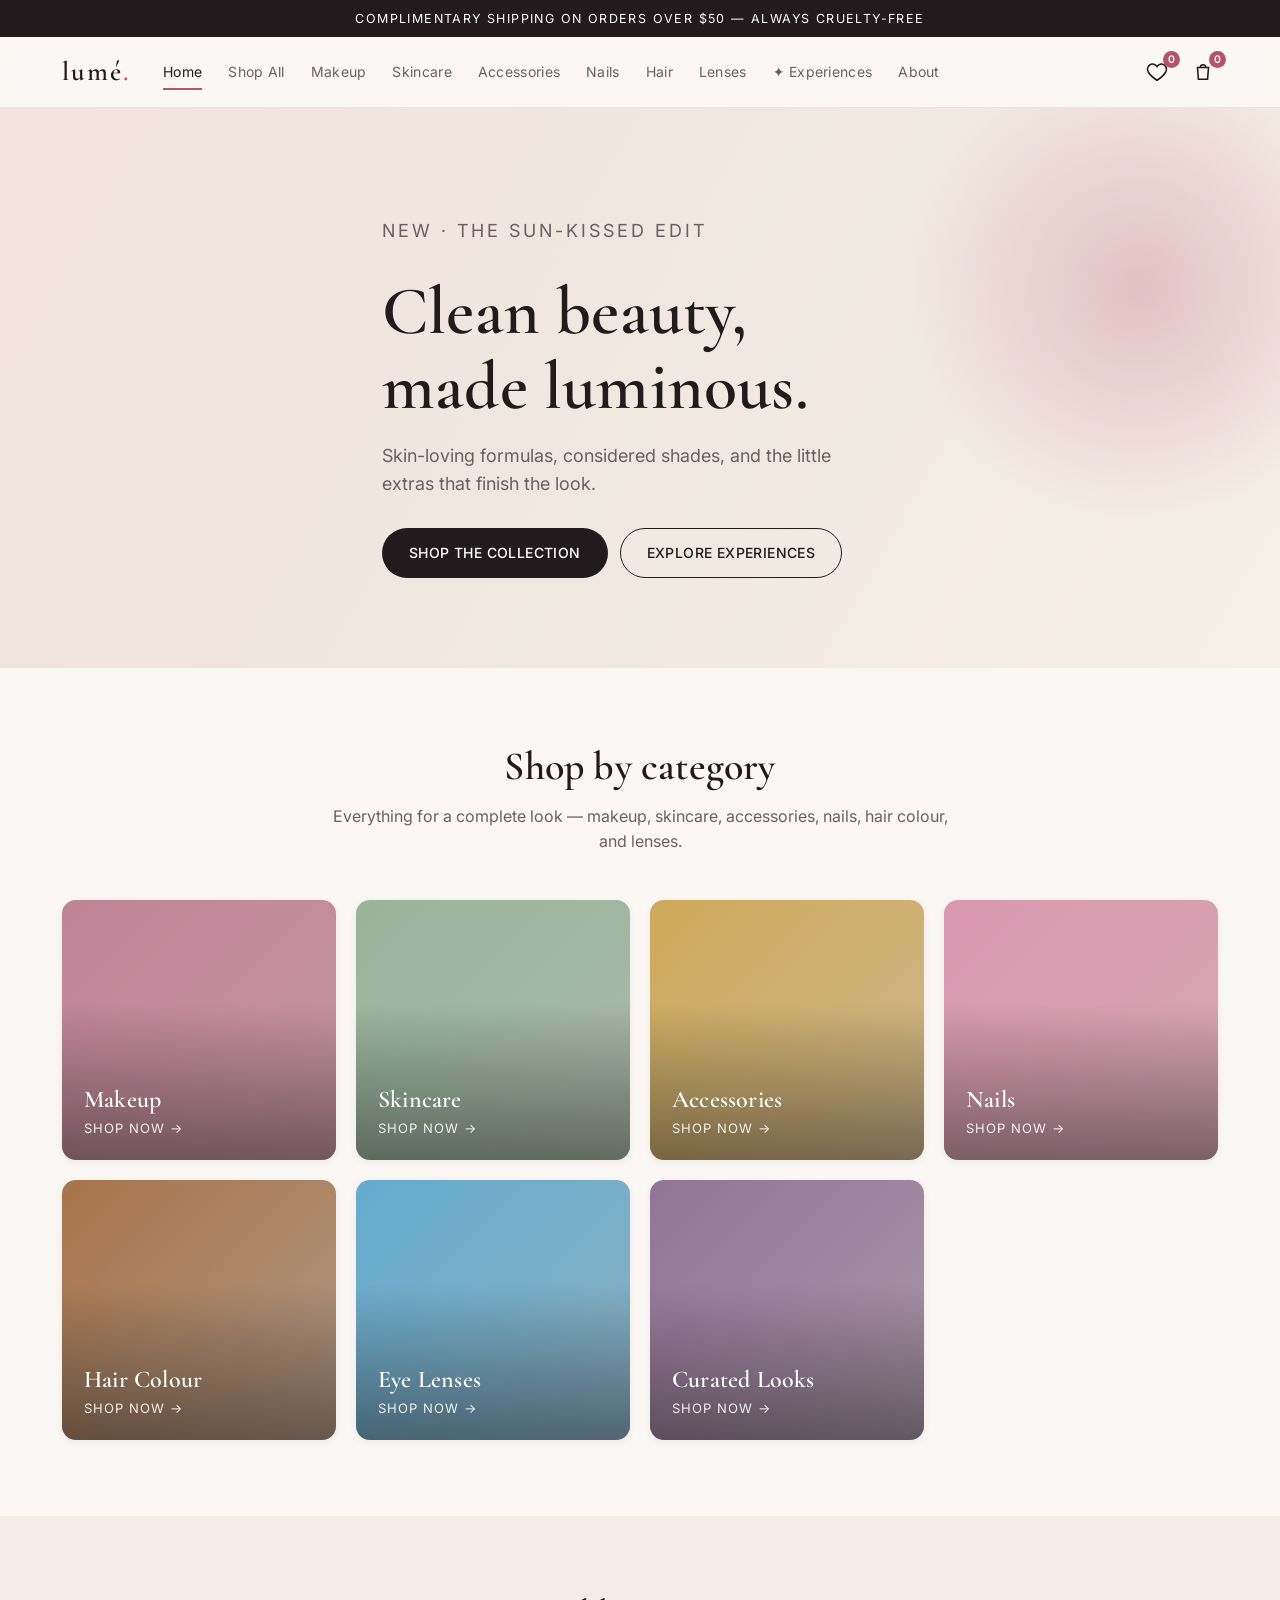
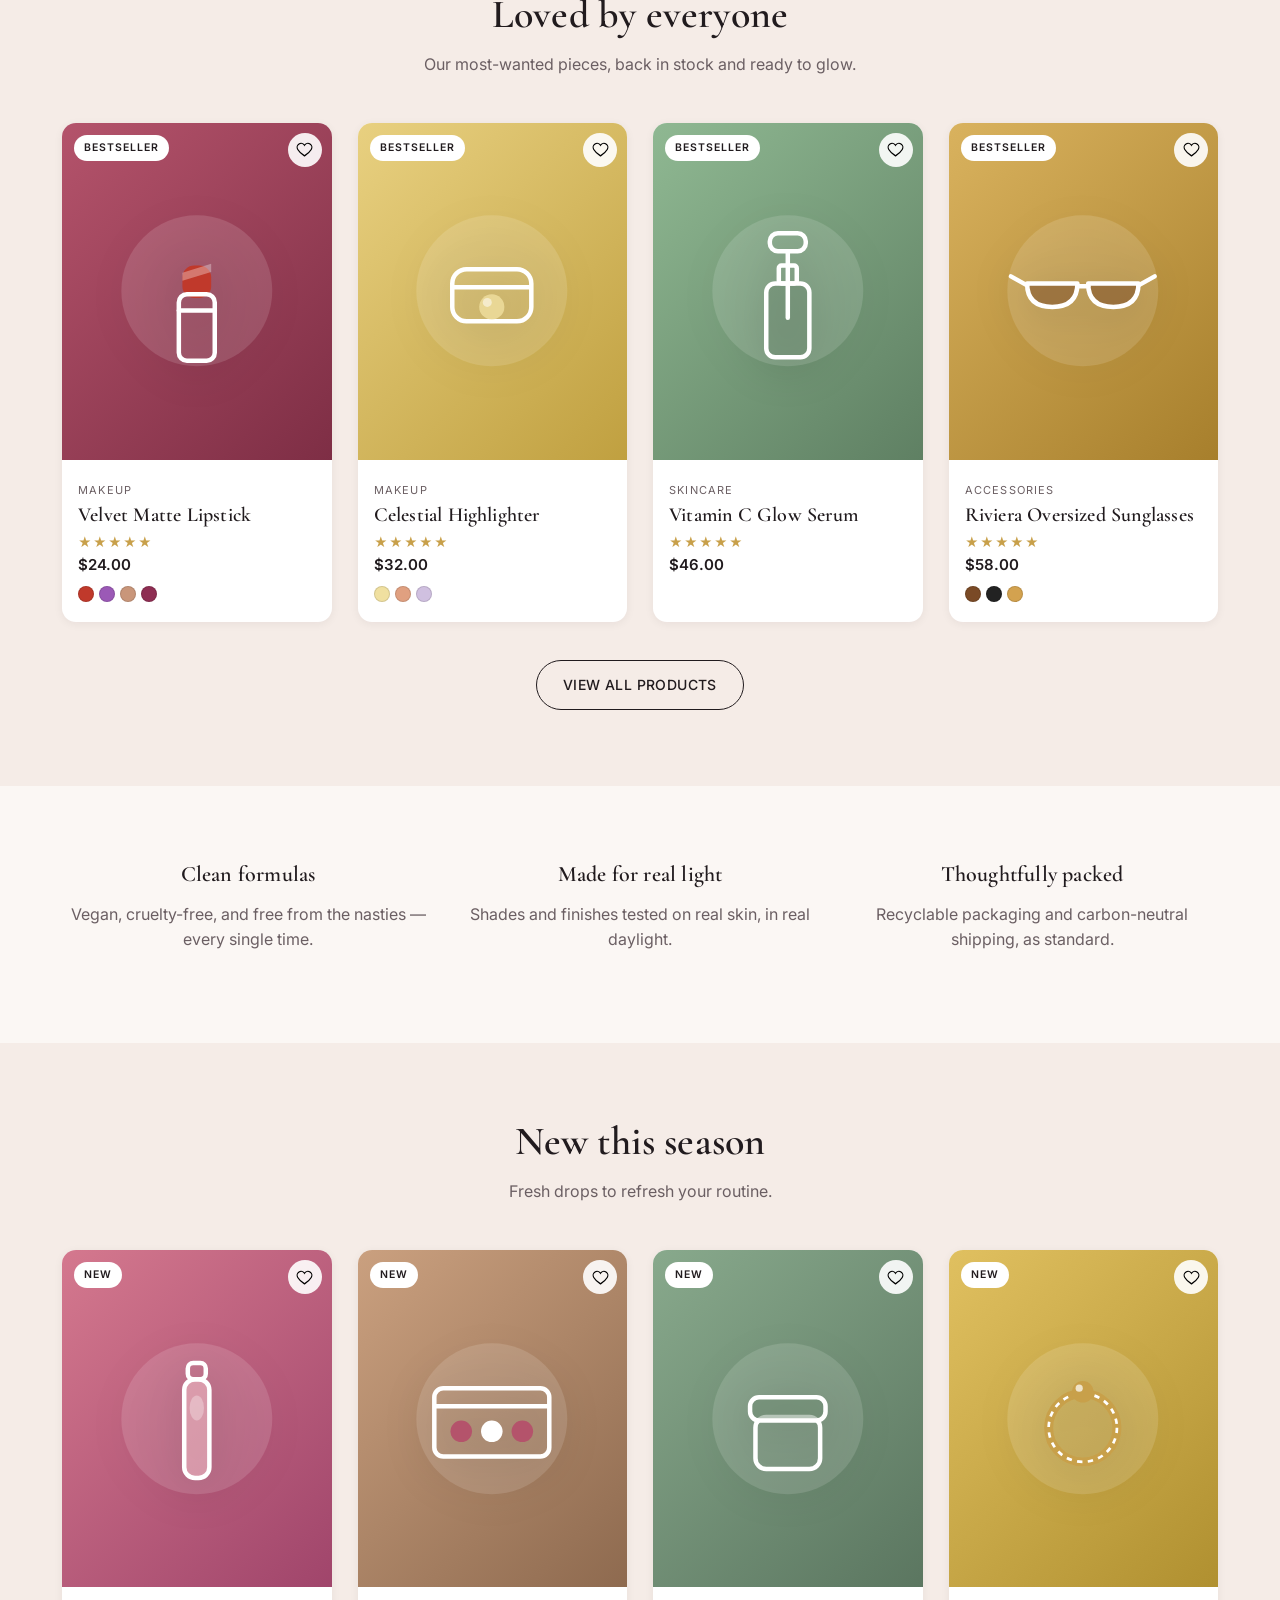
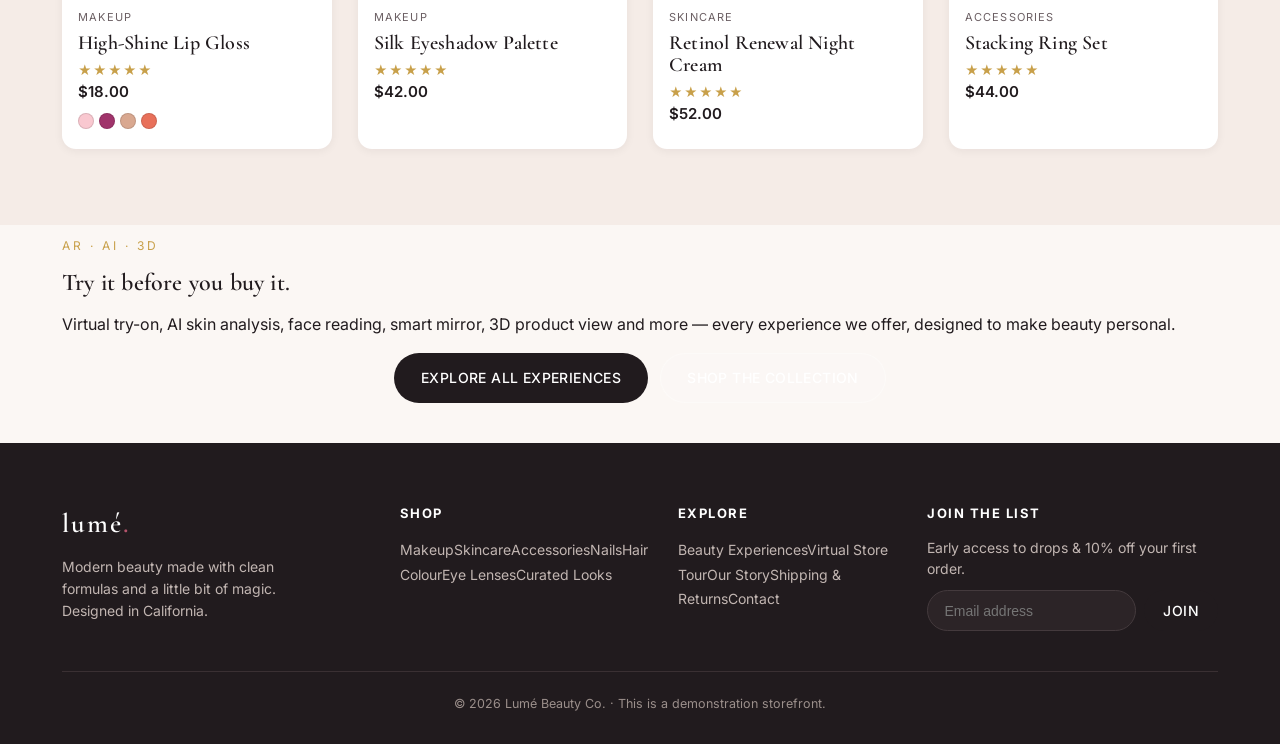
==== index.html @ ed0eb4c0 "Initial commit: Nova demo web storefront Add full static e-commerce site with shop, cart, checkout, " ====
<!DOCTYPE html>
<html lang="en">
<head>
  <meta charset="UTF-8" />
  <meta name="viewport" content="width=device-width, initial-scale=1.0" />
  <title>Lumé Beauty — Clean Beauty, Made Luminous</title>
  <meta name="description" content="Lumé Beauty — modern clean makeup, skincare, accessories, nails, hair colour and more." />
  <link rel="preconnect" href="https://fonts.googleapis.com" />
  <link rel="preconnect" href="https://fonts.gstatic.com" crossorigin />
  <link href="https://fonts.googleapis.com/css2?family=Cormorant+Garamond:wght@500;600;700&family=Inter:wght@400;500;600&display=swap" rel="stylesheet" />
  <link rel="stylesheet" href="assets/css/styles.css" />
</head>
<body data-page="home">
  <div id="site-header"></div>

  <section class="hero">
    <div class="container hero-content">
      <p class="eyebrow">New · The Sun-Kissed Edit</p>
      <h1>Clean beauty, made luminous.</h1>
      <p>Skin-loving formulas, considered shades, and the little extras that finish the look.</p>
      <div style="display:flex;gap:12px;flex-wrap:wrap">
        <a class="btn btn-primary" href="shop.html">Shop the collection</a>
        <a class="btn btn-outline" href="experience.html">Explore experiences</a>
      </div>
    </div>
  </section>

  <section class="section">
    <div class="container">
      <div class="section-head">
        <h2>Shop by category</h2>
        <p>Everything for a complete look — makeup, skincare, accessories, nails, hair colour, and lenses.</p>
      </div>
      <div class="cat-grid" id="cat-grid"></div>
    </div>
  </section>

  <section class="section alt-bg">
    <div class="container">
      <div class="section-head">
        <h2>Loved by everyone</h2>
        <p>Our most-wanted pieces, back in stock and ready to glow.</p>
      </div>
      <div class="product-grid" id="bestsellers"></div>
      <div class="center" style="margin-top:38px"><a class="btn btn-outline" href="shop.html">View all products</a></div>
    </div>
  </section>

  <section class="section">
    <div class="container">
      <div class="cat-grid" style="grid-template-columns:repeat(3,1fr);text-align:center">
        <div><h3 style="font-size:22px;margin-bottom:8px">Clean formulas</h3><p class="muted">Vegan, cruelty-free, and free from the nasties — every single time.</p></div>
        <div><h3 style="font-size:22px;margin-bottom:8px">Made for real light</h3><p class="muted">Shades and finishes tested on real skin, in real daylight.</p></div>
        <div><h3 style="font-size:22px;margin-bottom:8px">Thoughtfully packed</h3><p class="muted">Recyclable packaging and carbon-neutral shipping, as standard.</p></div>
      </div>
    </div>
  </section>

  <section class="section alt-bg">
    <div class="container">
      <div class="section-head"><h2>New this season</h2><p>Fresh drops to refresh your routine.</p></div>
      <div class="product-grid" id="new-arrivals"></div>
    </div>
  </section>

  <section class="brand-cta" style="margin-top:0">
    <div class="container">
      <p class="exp-eyebrow" style="color:var(--gold)">AR · AI · 3D</p>
      <h2>Try it before you buy it.</h2>
      <p>Virtual try-on, AI skin analysis, face reading, smart mirror, 3D product view and more — every experience we offer, designed to make beauty personal.</p>
      <div style="display:flex;gap:12px;justify-content:center;flex-wrap:wrap;margin-top:8px">
        <a class="btn btn-primary" href="experience.html">Explore All Experiences</a>
        <a class="btn" style="background:rgba(255,255,255,.1);color:#fff;border-color:rgba(255,255,255,.3)" href="shop.html">Shop the Collection</a>
      </div>
    </div>
  </section>

  <div id="site-footer"></div>

  <script src="assets/js/data.js"></script>
  <script src="assets/js/store.js"></script>
  <script src="assets/js/art.js"></script>
  <script src="assets/js/ui.js"></script>
  <script src="assets/js/home.js"></script>
</body>
</html>
---- assets/css/styles.css ----
/* ============================================================
   Lumé Beauty — storefront design system
   ============================================================ */
:root {
  --ink: #211b1e;
  --ink-soft: #6b5f63;
  --line: #ece4e1;
  --bg: #fbf7f4;
  --bg-card: #ffffff;
  --rose: #b4536b;
  --rose-deep: #8e3d54;
  --gold: #c8a04a;
  --sage: #6f8c72;
  --plum: #6c4a6e;
  --radius: 14px;
  --radius-sm: 9px;
  --shadow: 0 8px 30px rgba(40, 25, 30, 0.08);
  --shadow-sm: 0 2px 10px rgba(40, 25, 30, 0.06);
  --serif: "Cormorant Garamond", "Georgia", serif;
  --sans: "Inter", system-ui, -apple-system, "Segoe UI", sans-serif;
  --maxw: 1200px;
}

* { box-sizing: border-box; }
html { scroll-behavior: smooth; }
body {
  margin: 0;
  font-family: var(--sans);
  color: var(--ink);
  background: var(--bg);
  line-height: 1.55;
  -webkit-font-smoothing: antialiased;
}
a { color: inherit; text-decoration: none; }
img { max-width: 100%; display: block; }
h1, h2, h3 { font-family: var(--serif); font-weight: 600; line-height: 1.1; margin: 0; letter-spacing: 0.2px; }
.container { width: 100%; max-width: var(--maxw); margin: 0 auto; padding: 0 22px; }
.muted { color: var(--ink-soft); }
.center { text-align: center; }

/* ---------- Announcement bar ---------- */
.announce {
  background: var(--ink);
  color: #fff;
  text-align: center;
  font-size: 12.5px;
  letter-spacing: 1.4px;
  text-transform: uppercase;
  padding: 9px 12px;
}

/* ---------- Header ---------- */
.site-header {
  position: sticky; top: 0; z-index: 50;
  background: rgba(251, 247, 244, 0.92);
  backdrop-filter: blur(10px);
  border-bottom: 1px solid var(--line);
}
.header-inner { display: flex; align-items: center; gap: 18px; height: 70px; }
.brand { font-family: var(--serif); font-size: 27px; font-weight: 600; letter-spacing: 2px; }
.brand span { color: var(--rose); }
.nav { display: flex; gap: 26px; margin-left: 14px; flex: 1; }
.nav a { font-size: 14px; letter-spacing: .3px; color: var(--ink-soft); padding: 6px 0; border-bottom: 2px solid transparent; transition: .18s; }
.nav a:hover, .nav a.active { color: var(--ink); border-color: var(--rose); }
.header-actions { display: flex; align-items: center; gap: 16px; }
.icon-btn { position: relative; background: none; border: 0; cursor: pointer; color: var(--ink); display: inline-flex; padding: 4px; }
.icon-btn svg { width: 22px; height: 22px; }
.count-badge {
  position: absolute; top: -6px; right: -8px; min-width: 17px; height: 17px;
  background: var(--rose); color: #fff; border-radius: 999px; font-size: 10.5px;
  display: flex; align-items: center; justify-content: center; padding: 0 4px; font-weight: 600;
}
.menu-toggle { display: none; background: none; border: 0; cursor: pointer; }

/* ---------- Buttons ---------- */
.btn {
  display: inline-flex; align-items: center; justify-content: center; gap: 8px;
  font-family: var(--sans); font-size: 14px; font-weight: 500; letter-spacing: .4px;
  padding: 13px 26px; border-radius: 999px; border: 1px solid transparent; cursor: pointer;
  transition: .18s; text-transform: uppercase;
}
.btn-primary { background: var(--ink); color: #fff; }
.btn-primary:hover { background: var(--rose-deep); }
.btn-outline { background: transparent; color: var(--ink); border-color: var(--ink); }
.btn-outline:hover { background: var(--ink); color: #fff; }
.btn-block { width: 100%; }
.btn[disabled] { opacity: .45; cursor: not-allowed; }

/* ---------- Hero ---------- */
.hero {
  position: relative; min-height: 560px; display: flex; align-items: center;
  background: linear-gradient(120deg, #f3e3df 0%, #efe7e0 45%, #f6efe8 100%);
  overflow: hidden;
}
.hero::after {
  content: ""; position: absolute; right: -120px; top: -80px; width: 520px; height: 520px;
  background: radial-gradient(circle, rgba(180,83,107,.28), transparent 65%); border-radius: 50%;
}
.hero-content { position: relative; max-width: 560px; z-index: 2; }
.eyebrow { text-transform: uppercase; letter-spacing: 3px; font-size: 12px; color: var(--rose); margin-bottom: 16px; }
.hero h1 { font-size: clamp(40px, 6vw, 68px); margin-bottom: 18px; }
.hero p { font-size: 18px; color: var(--ink-soft); margin-bottom: 30px; max-width: 460px; }

/* ---------- Section ---------- */
.section { padding: 76px 0; }
.section-head { text-align: center; max-width: 620px; margin: 0 auto 46px; }
.section-head h2 { font-size: clamp(28px, 4vw, 40px); margin-bottom: 12px; }
.section-head p { color: var(--ink-soft); font-size: 16px; }
.alt-bg { background: #f5ece7; }

/* ---------- Category tiles ---------- */
.cat-grid { display: grid; grid-template-columns: repeat(4, 1fr); gap: 20px; }
.cat-tile {
  position: relative; border-radius: var(--radius); overflow: hidden; min-height: 260px;
  display: flex; align-items: flex-end; padding: 22px; color: #fff; box-shadow: var(--shadow-sm);
  transition: transform .25s ease;
}
.cat-tile:hover { transform: translateY(-4px); }
.cat-tile h3 { font-size: 24px; color: #fff; }
.cat-tile .cat-link { font-size: 13px; letter-spacing: 1px; text-transform: uppercase; margin-top: 4px; opacity: .9; }
.cat-tile .cat-body { position: relative; z-index: 2; }
.cat-tile::before { content: ""; position: absolute; inset: 0; background: linear-gradient(to top, rgba(0,0,0,.45), rgba(0,0,0,.05) 60%); z-index: 1; }

/* ---------- Product card ---------- */
.product-grid { display: grid; grid-template-columns: repeat(4, 1fr); gap: 26px; }
.product-grid.cols-3 { grid-template-columns: repeat(3, 1fr); }
.card { background: var(--bg-card); border-radius: var(--radius); overflow: hidden; box-shadow: var(--shadow-sm); transition: .22s; position: relative; }
.card:hover { box-shadow: var(--shadow); transform: translateY(-3px); }
.card-media { position: relative; aspect-ratio: 4/5; display: flex; align-items: center; justify-content: center; overflow: hidden; }
.card-media .mono { font-family: var(--serif); font-size: 64px; color: rgba(255,255,255,.92); font-weight: 600; }
.art { display: block; }
.card-media .art { width: 80%; height: 80%; filter: drop-shadow(0 6px 20px rgba(0,0,0,.18)); transition: transform .3s ease; }
.card:hover .card-media .art { transform: scale(1.05); }
.pdp-media .art { width: 72%; height: 72%; filter: drop-shadow(0 10px 24px rgba(0,0,0,.18)); }
.cart-thumb .art { width: 90%; height: 90%; }
/* Real product photo layered over the illustration fallback */
.media-fallback { position: absolute; inset: 0; display: flex; align-items: center; justify-content: center; z-index: 1; width: 100%; height: 100%; }
.media-photo { display: none; }
.card:hover .media-photo { transform: scale(1.05); }
.pdp-media { position: relative; overflow: hidden; }
.cart-thumb { position: relative; overflow: hidden; }
.card-badge { position: absolute; top: 12px; left: 12px; background: #fff; color: var(--ink); font-size: 10.5px; letter-spacing: 1px; text-transform: uppercase; padding: 5px 10px; border-radius: 999px; font-weight: 600; }
.card-wish { position: absolute; top: 10px; right: 10px; background: rgba(255,255,255,.9); border: 0; width: 34px; height: 34px; border-radius: 50%; cursor: pointer; display: flex; align-items: center; justify-content: center; }
.card-wish svg { width: 17px; height: 17px; }
.card-wish.active svg { fill: var(--rose); stroke: var(--rose); }
.card-body { padding: 16px 16px 20px; }
.card-cat { font-size: 11px; letter-spacing: 1.2px; text-transform: uppercase; color: var(--ink-soft); }
.card-title { font-family: var(--serif); font-size: 20px; margin: 4px 0 6px; }
.card-price { font-weight: 600; font-size: 15px; }
.swatches { display: flex; gap: 5px; margin-top: 10px; }
.swatch { width: 16px; height: 16px; border-radius: 50%; border: 1px solid rgba(0,0,0,.12); }
.stars { color: var(--gold); font-size: 13px; letter-spacing: 1px; }

/* ---------- PDP ---------- */
.pdp { display: grid; grid-template-columns: 1fr 1fr; gap: 56px; padding: 56px 0; }
.pdp-media { border-radius: var(--radius); aspect-ratio: 1/1; display: flex; align-items: center; justify-content: center; box-shadow: var(--shadow); overflow: hidden; }
.pdp-media .mono { font-family: var(--serif); font-size: 120px; color: rgba(255,255,255,.92); }
.pdp-info { padding-top: 8px; }
.pdp-cat { text-transform: uppercase; letter-spacing: 2px; font-size: 12px; color: var(--ink-soft); }
.pdp h1 { font-size: clamp(32px, 4vw, 46px); margin: 8px 0 10px; }
.pdp-price { font-size: 24px; font-weight: 600; margin: 14px 0; }
.pdp-desc { color: var(--ink-soft); margin-bottom: 26px; }
.option-label { font-size: 12.5px; letter-spacing: 1px; text-transform: uppercase; color: var(--ink-soft); margin-bottom: 10px; display: block; }
.shade-row { display: flex; flex-wrap: wrap; gap: 10px; margin-bottom: 24px; }
.shade { display: flex; align-items: center; gap: 8px; border: 1px solid var(--line); border-radius: 999px; padding: 6px 14px 6px 6px; cursor: pointer; font-size: 13px; background: #fff; transition: .15s; }
.shade .dot { width: 20px; height: 20px; border-radius: 50%; border: 1px solid rgba(0,0,0,.1); }
.shade.selected { border-color: var(--ink); box-shadow: 0 0 0 1px var(--ink); }
.variant-row { display: flex; flex-wrap: wrap; gap: 10px; margin-bottom: 24px; }
.variant { border: 1px solid var(--line); border-radius: 999px; padding: 9px 18px; cursor: pointer; font-size: 13px; background: #fff; transition: .15s; }
.variant.selected { border-color: var(--ink); background: var(--ink); color: #fff; }
.qty { display: inline-flex; align-items: center; border: 1px solid var(--line); border-radius: 999px; overflow: hidden; }
.qty button { background: #fff; border: 0; width: 40px; height: 44px; font-size: 18px; cursor: pointer; }
.qty span { width: 44px; text-align: center; font-weight: 600; }
.pdp-actions { display: flex; gap: 12px; align-items: center; margin: 8px 0 26px; }
.pdp-meta { border-top: 1px solid var(--line); padding-top: 20px; font-size: 14px; color: var(--ink-soft); }
.pdp-meta li { margin-bottom: 6px; }

/* ---------- Toolbar (shop) ---------- */
.shop-head { padding: 44px 0 10px; }
.toolbar { display: flex; flex-wrap: wrap; gap: 12px; align-items: center; justify-content: space-between; margin-bottom: 30px; }
.chips { display: flex; flex-wrap: wrap; gap: 8px; }
.chip { border: 1px solid var(--line); background: #fff; border-radius: 999px; padding: 8px 16px; font-size: 13px; cursor: pointer; transition: .15s; }
.chip.active { background: var(--ink); color: #fff; border-color: var(--ink); }
.tools-right { display: flex; gap: 10px; }
.input, select.input { border: 1px solid var(--line); border-radius: 999px; padding: 10px 16px; font-family: var(--sans); font-size: 14px; background: #fff; color: var(--ink); }

/* ---------- Cart / tables ---------- */
.cart-layout { display: grid; grid-template-columns: 1fr 360px; gap: 40px; padding: 48px 0; align-items: start; }
.cart-item { display: grid; grid-template-columns: 90px 1fr auto; gap: 16px; padding: 20px 0; border-bottom: 1px solid var(--line); align-items: center; }
.cart-thumb { width: 90px; height: 110px; border-radius: var(--radius-sm); display: flex; align-items: center; justify-content: center; }
.cart-thumb .mono { font-family: var(--serif); font-size: 34px; color: rgba(255,255,255,.92); }
.cart-item h4 { font-family: var(--serif); font-size: 19px; margin: 0 0 3px; }
.cart-item .opt { font-size: 13px; color: var(--ink-soft); }
.link-danger { color: var(--rose-deep); background: none; border: 0; cursor: pointer; font-size: 13px; padding: 0; margin-top: 8px; text-decoration: underline; }
.summary { background: var(--bg-card); border-radius: var(--radius); padding: 26px; box-shadow: var(--shadow-sm); position: sticky; top: 92px; }
.summary h3 { font-size: 22px; margin-bottom: 18px; }
.summary-row { display: flex; justify-content: space-between; padding: 8px 0; font-size: 15px; }
.summary-row.total { border-top: 1px solid var(--line); margin-top: 10px; padding-top: 16px; font-size: 18px; font-weight: 600; }

/* ---------- Forms (checkout) ---------- */
.form-grid { display: grid; grid-template-columns: 1fr 1fr; gap: 16px; }
.field { display: flex; flex-direction: column; gap: 6px; margin-bottom: 16px; }
.field.full { grid-column: 1 / -1; }
.field label { font-size: 12.5px; letter-spacing: .8px; text-transform: uppercase; color: var(--ink-soft); }
.field input, .field select { border: 1px solid var(--line); border-radius: var(--radius-sm); padding: 12px 14px; font-family: var(--sans); font-size: 15px; background: #fff; }
.field input:focus, .field select:focus { outline: none; border-color: var(--rose); }

/* ---------- Empty state ---------- */
.empty { text-align: center; padding: 80px 20px; }
.empty .mono { font-family: var(--serif); font-size: 56px; color: var(--line); }
.empty h2 { margin: 14px 0 8px; }

/* ---------- Toast ---------- */
.toast-wrap { position: fixed; bottom: 26px; left: 50%; transform: translateX(-50%); z-index: 999; display: flex; flex-direction: column; gap: 10px; }
.toast { background: var(--ink); color: #fff; padding: 13px 22px; border-radius: 999px; font-size: 14px; box-shadow: var(--shadow); animation: pop .25s ease; }
@keyframes pop { from { opacity: 0; transform: translateY(10px); } to { opacity: 1; transform: translateY(0); } }

/* ---------- Footer ---------- */
.site-footer { background: var(--ink); color: #d8cdc9; padding: 60px 0 30px; margin-top: 40px; }
.footer-grid { display: grid; grid-template-columns: 1.4fr 1fr 1fr 1.2fr; gap: 30px; }
.site-footer .brand { color: #fff; }
.site-footer h4 { font-family: var(--sans); font-size: 13px; letter-spacing: 1.5px; text-transform: uppercase; color: #fff; margin: 0 0 14px; }
.site-footer a, .site-footer p { font-size: 14px; color: #c2b6b2; margin: 0 0 9px; }
.site-footer a:hover { color: #fff; }
.newsletter { display: flex; gap: 8px; margin-top: 10px; }
.newsletter input { flex: 1; border: 1px solid #443a3d; background: #2c2427; color: #fff; border-radius: 999px; padding: 11px 16px; font-size: 14px; }
.footer-bottom { border-top: 1px solid #3a3033; margin-top: 40px; padding-top: 22px; text-align: center; font-size: 12.5px; color: #9b8f8b; }

/* ---------- Breadcrumb ---------- */
.crumb { font-size: 13px; color: var(--ink-soft); padding: 20px 0 0; }
.crumb a:hover { color: var(--ink); }

/* ---------- Experience page — tech cards ---------- */
.exp-hero {
  background: linear-gradient(130deg, #1a1218 0%, #2c1e28 50%, #1e1428 100%);
  color: #fff; padding: 88px 0 72px; text-align: center;
}
.exp-hero h1 { color: #fff; font-size: clamp(36px, 5vw, 62px); margin-bottom: 16px; }
.exp-hero p { color: rgba(255,255,255,.72); font-size: 18px; max-width: 560px; margin: 0 auto 32px; }
.exp-eyebrow { text-transform: uppercase; letter-spacing: 3px; font-size: 12px; color: var(--gold); margin-bottom: 14px; }

.gate-section { padding: 64px 0; }
.gate-section:nth-child(even) { b
/* ---------- Try-on strip (PDP) ---------- */
.tryon-strip {
  display: flex; align-items: center; gap: 14px;
  background: linear-gradient(120deg, #1a1218, #2c1e28);
  border-radius: 14px; padding: 16px 20px; margin: 24px 0 10px;
  flex-wrap: wrap;
}
.tryon-strip-icon { font-size: 22px; color: var(--gold); flex-shrink: 0; }
.tryon-strip-text { flex: 1; min-width: 180px; display: flex; flex-direction: column; gap: 3px; }
.tryon-strip-text strong { color: #fff; font-size: 14px; font-weight: 600; display: block; }
.tryon-strip-text span { color: rgba(255,255,255,.6); font-size: 13px; display: block; }
.btn-tryon {
  background: var(--gold); color: #fff; border: none;
  border-radius: 999px; padding: 10px 22px; font-size: 13px;
  font-weight: 600; cursor: pointer; white-space: nowrap;
  transition: .2s; letter-spacing: .04em; flex-shrink: 0;
}
.btn-tryon:hover { background: #b8942e; }
#novagates-container { min-height: 0; }
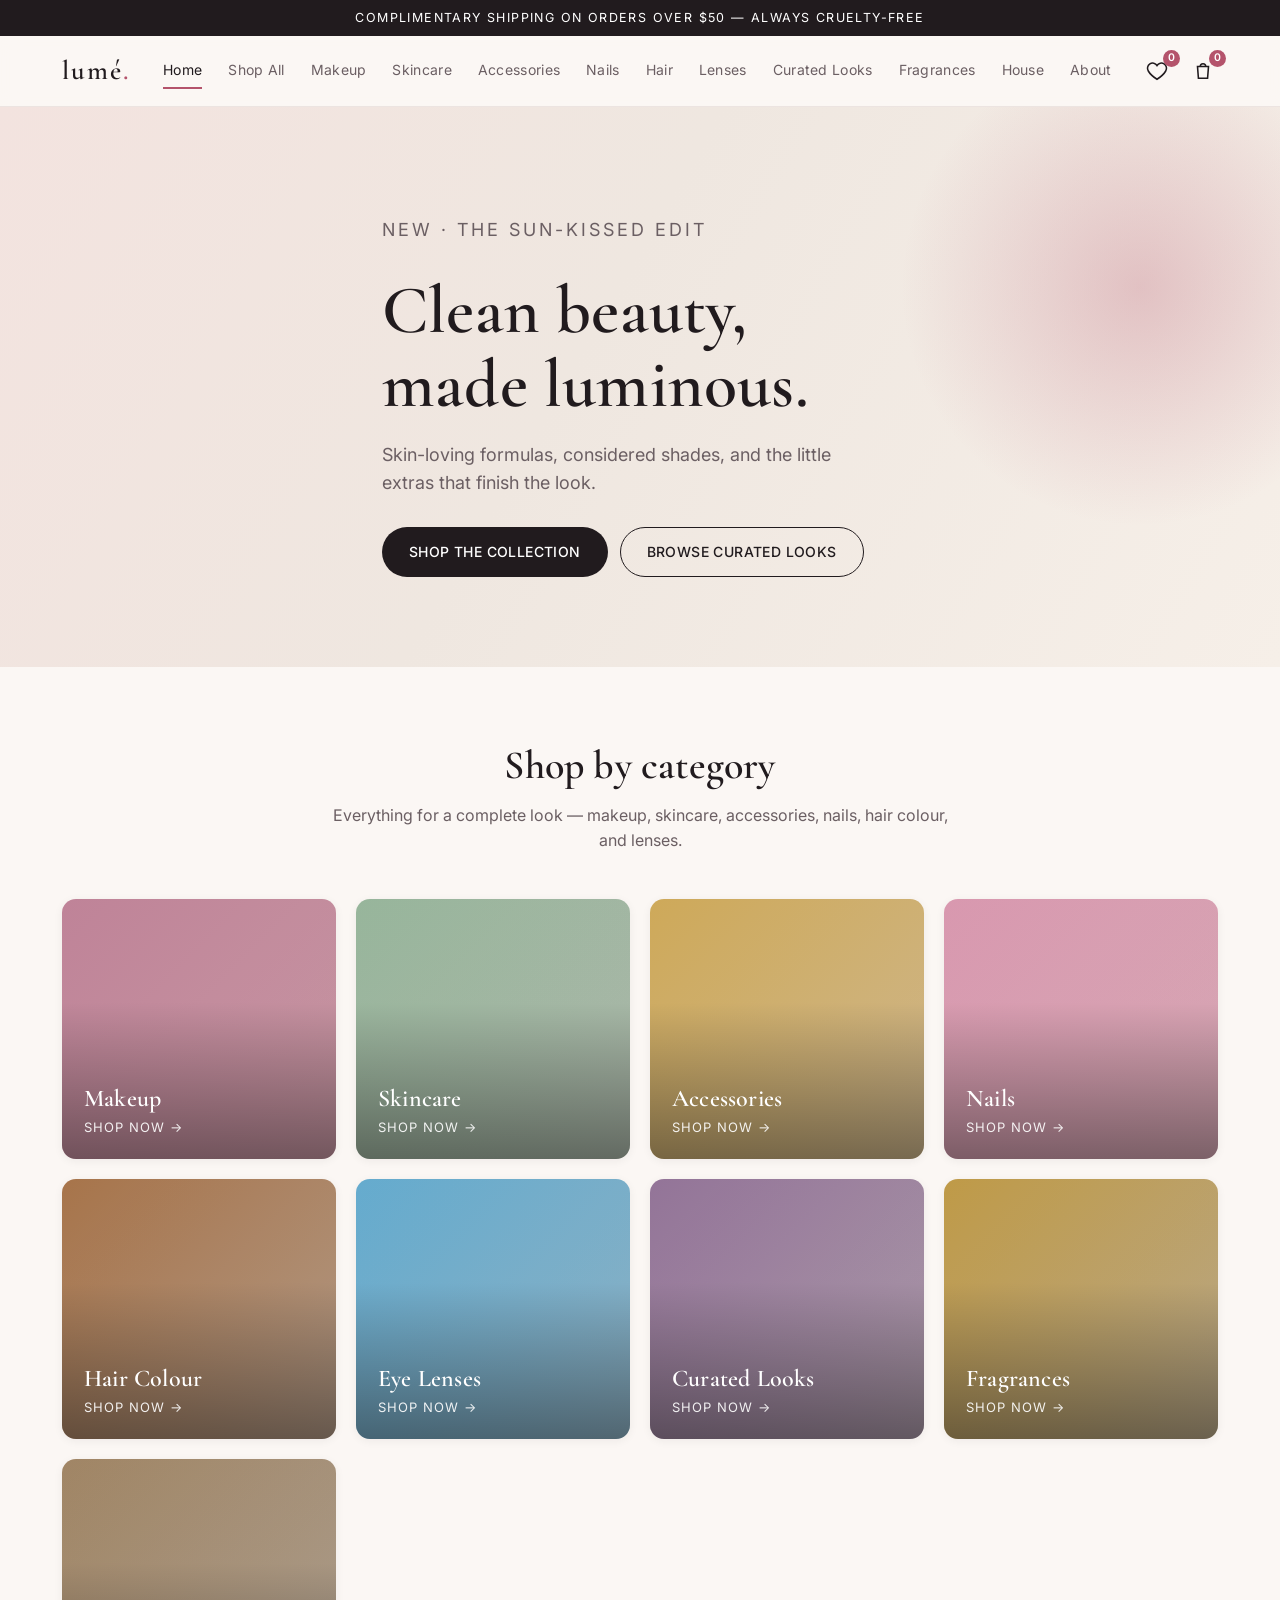
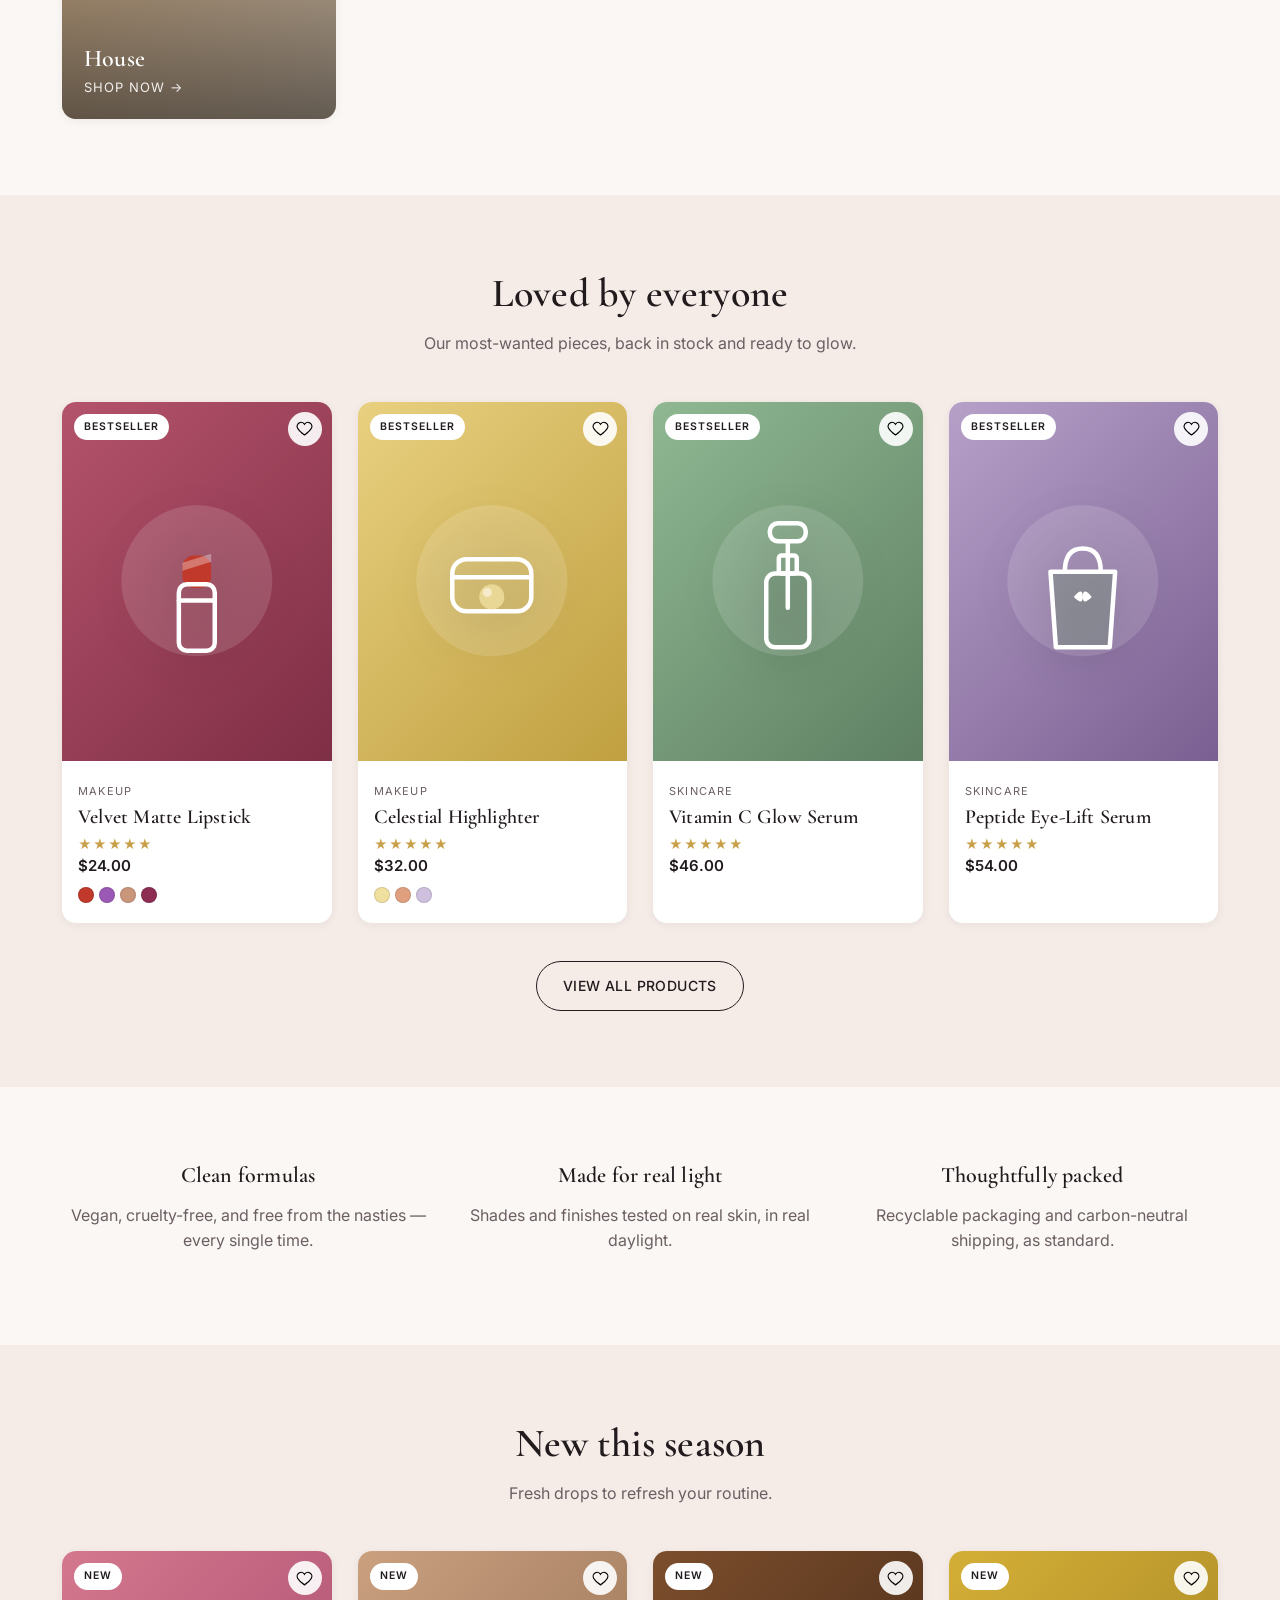
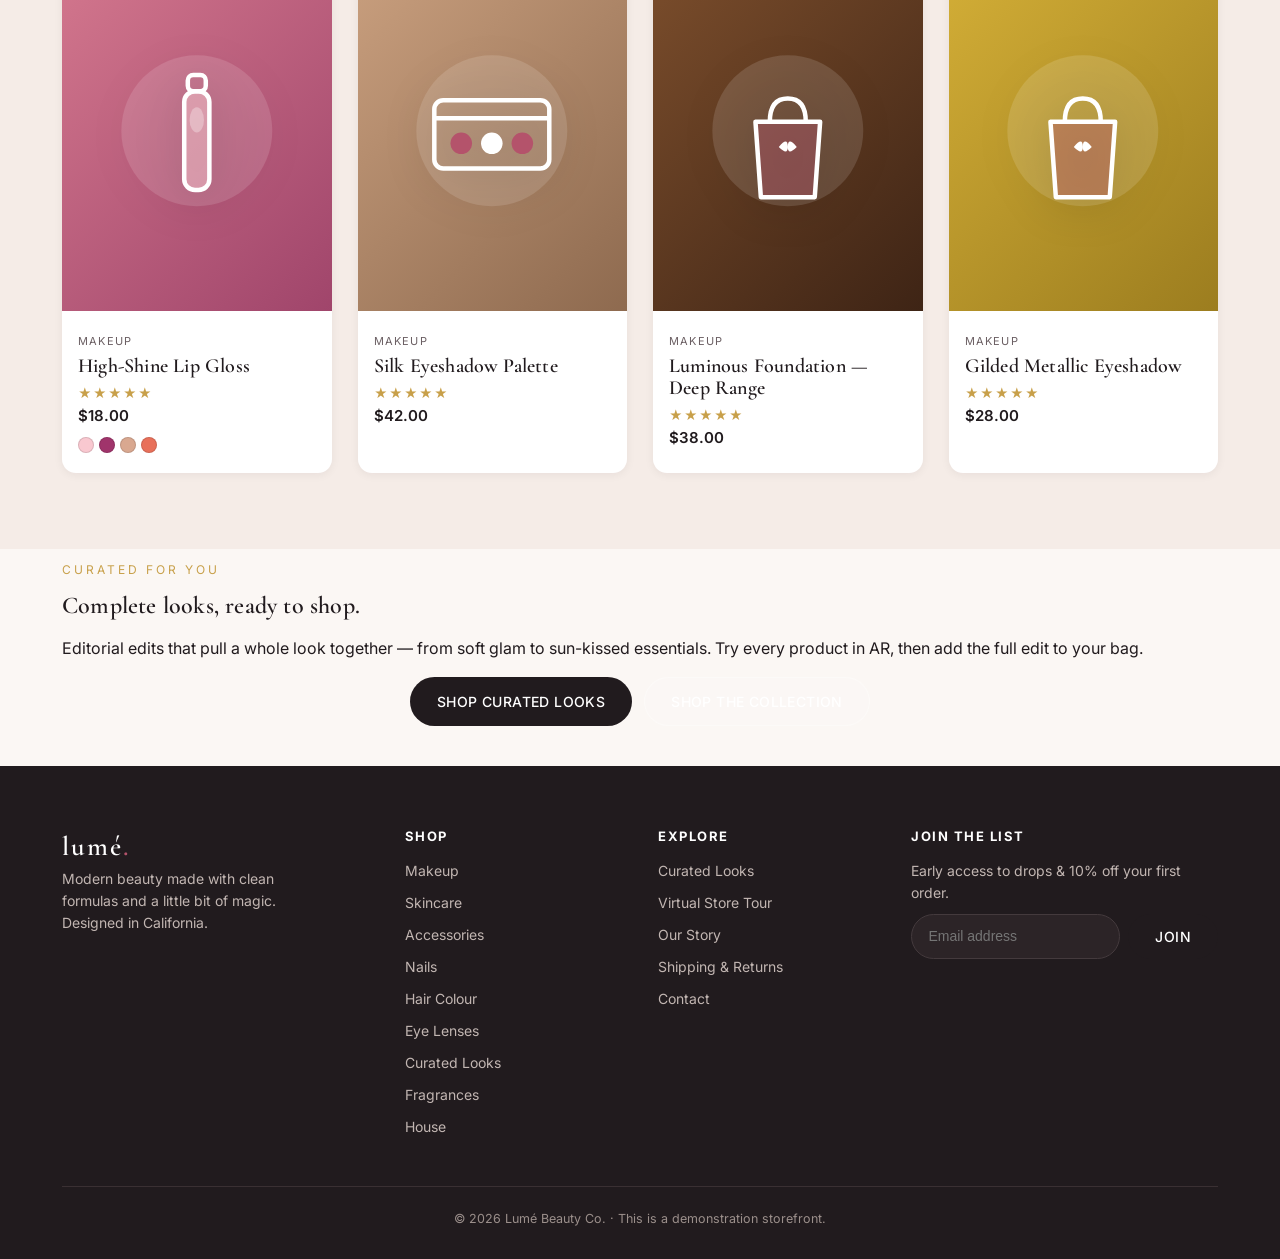
==== commit 548199ec: "Expand shop with fragrances, house, and curated looks categories. Add look imagery, gender/type filt" ====
--- a/index.html
+++ b/index.html
@@ -20,7 +20,7 @@
       <p>Skin-loving formulas, considered shades, and the little extras that finish the look.</p>
       <div style="display:flex;gap:12px;flex-wrap:wrap">
         <a class="btn btn-primary" href="shop.html">Shop the collection</a>
-        <a class="btn btn-outline" href="experience.html">Explore experiences</a>
+        <a class="btn btn-outline" href="shop?cat=looks">Browse curated looks</a>
       </div>
     </div>
   </section>
@@ -65,11 +65,11 @@
 
   <section class="brand-cta" style="margin-top:0">
     <div class="container">
-      <p class="exp-eyebrow" style="color:var(--gold)">AR · AI · 3D</p>
-      <h2>Try it before you buy it.</h2>
-      <p>Virtual try-on, AI skin analysis, face reading, smart mirror, 3D product view and more — every experience we offer, designed to make beauty personal.</p>
+      <p class="exp-eyebrow" style="color:var(--gold)">Curated for you</p>
+      <h2>Complete looks, ready to shop.</h2>
+      <p>Editorial edits that pull a whole look together — from soft glam to sun-kissed essentials. Try every product in AR, then add the full edit to your bag.</p>
       <div style="display:flex;gap:12px;justify-content:center;flex-wrap:wrap;margin-top:8px">
-        <a class="btn btn-primary" href="experience.html">Explore All Experiences</a>
+        <a class="btn btn-primary" href="shop?cat=looks">Shop Curated Looks</a>
         <a class="btn" style="background:rgba(255,255,255,.1);color:#fff;border-color:rgba(255,255,255,.3)" href="shop.html">Shop the Collection</a>
       </div>
     </div>
--- a/assets/css/styles.css
+++ b/assets/css/styles.css
@@ -22,7 +22,7 @@
 }
 
 * { box-sizing: border-box; }
-html { scroll-behavior: smooth; }
+html { scroll-behavior: smooth; overflow-x: hidden; }
 body {
   margin: 0;
   font-family: var(--sans);
@@ -30,6 +30,7 @@
   background: var(--bg);
   line-height: 1.55;
   -webkit-font-smoothing: antialiased;
+  overflow-x: hidden;
 }
 a { color: inherit; text-decoration: none; }
 img { max-width: 100%; display: block; }
@@ -47,6 +48,9 @@
   letter-spacing: 1.4px;
   text-transform: uppercase;
   padding: 9px 12px;
+  line-height: 1.45;
+  white-space: normal;
+  overflow-wrap: anywhere;
 }
 
 /* ---------- Header ---------- */
@@ -109,7 +113,9 @@
 .alt-bg { background: #f5ece7; }
 
 /* ---------- Category tiles ---------- */
-.cat-grid { display: grid; grid-template-columns: repeat(4, 1fr); gap: 20px; }
+.cat-grid { display: grid; grid-template-columns: repeat(2, 1fr); gap: 12px; }
+@media (min-width: 640px) { .cat-grid { grid-template-columns: repeat(3, 1fr); gap: 16px; } }
+@media (min-width: 900px) { .cat-grid { grid-template-columns: repeat(4, 1fr); gap: 20px; } }
 .cat-tile {
   position: relative; border-radius: var(--radius); overflow: hidden; min-height: 260px;
   display: flex; align-items: flex-end; padding: 22px; color: #fff; box-shadow: var(--shadow-sm);
@@ -122,11 +128,24 @@
 .cat-tile::before { content: ""; position: absolute; inset: 0; background: linear-gradient(to top, rgba(0,0,0,.45), rgba(0,0,0,.05) 60%); z-index: 1; }
 
 /* ---------- Product card ---------- */
-.product-grid { display: grid; grid-template-columns: repeat(4, 1fr); gap: 26px; }
-.product-grid.cols-3 { grid-template-columns: repeat(3, 1fr); }
-.card { background: var(--bg-card); border-radius: var(--radius); overflow: hidden; box-shadow: var(--shadow-sm); transition: .22s; position: relative; }
+.product-grid { display: grid; grid-template-columns: repeat(2, 1fr); gap: 12px; }
+.product-grid.cols-3 { grid-template-columns: repeat(2, 1fr); }
+@media (min-width: 640px) {
+  .product-grid { grid-template-columns: repeat(2, 1fr); gap: 18px; }
+  .product-grid.cols-3 { grid-template-columns: repeat(3, 1fr); }
+}
+@media (min-width: 900px) {
+  .product-grid { grid-template-columns: repeat(3, 1fr); gap: 22px; }
+}
+@media (min-width: 1100px) {
+  .product-grid { grid-template-columns: repeat(4, 1fr); gap: 26px; }
+  .product-grid.cols-3 { grid-template-columns: repeat(3, 1fr); }
+}
+.card { background: var(--bg-card); border-radius: var(--radius); overflow: hidden; box-shadow: var(--shadow-sm); transition: .22s; position: relative; cursor: pointer; }
+.card-link { display: block; color: inherit; text-decoration: none; }
 .card:hover { box-shadow: var(--shadow); transform: translateY(-3px); }
-.card-media { position: relative; aspect-ratio: 4/5; display: flex; align-items: center; justify-content: center; overflow: hidden; }
+.card-body { padding: 12px 14px 16px; }
+.card-media { position: relative; aspect-ratio: 3/4; display: flex; align-items: center; justify-content: center; overflow: hidden; }
 .card-media .mono { font-family: var(--serif); font-size: 64px; color: rgba(255,255,255,.92); font-weight: 600; }
 .art { display: block; }
 .card-media .art { width: 80%; height: 80%; filter: drop-shadow(0 6px 20px rgba(0,0,0,.18)); transition: transform .3s ease; }
@@ -152,18 +171,92 @@
 .stars { color: var(--gold); font-size: 13px; letter-spacing: 1px; }
 
 /* ---------- PDP ---------- */
-.pdp { display: grid; grid-template-columns: 1fr 1fr; gap: 56px; padding: 56px 0; }
-.pdp-media { border-radius: var(--radius); aspect-ratio: 1/1; display: flex; align-items: center; justify-content: center; box-shadow: var(--shadow); overflow: hidden; }
-.pdp-media .mono { font-family: var(--serif); font-size: 120px; color: rgba(255,255,255,.92); }
-.pdp-info { padding-top: 8px; }
+/* .pdp-wrap is the real layout wrapper injected by product.js inside #pdp */
+.pdp-wrap {
+  display: grid;
+  grid-template-columns: 460px 1fr;
+  gap: 60px;
+  padding: 56px 0;
+  align-items: start;
+}
+.pdp-img-hero {
+  border-radius: 20px;
+  aspect-ratio: 1/1;
+  display: flex; align-items: center; justify-content: center;
+  box-shadow: 0 12px 48px rgba(0,0,0,.14);
+  overflow: hidden;
+  position: sticky;
+  top: 24px;
+}
+.pdp-img-hero #pdp-art-wrap {
+  width: 70%; height: 70%;
+  display: flex; align-items: center; justify-content: center;
+}
+.pdp-img-hero #pdp-art-wrap .art {
+  width: 100%; height: 100%;
+  filter: drop-shadow(0 12px 28px rgba(0,0,0,.22));
+}
+.pdp-look-img { width: 100%; height: auto; display: block; }
+.pdp-img-hero--photo { padding: 0; aspect-ratio: auto; position: relative; top: 0; }
+.pdp-photo-overlay { position: absolute; inset: 0; width: 100%; height: 100%; object-fit: cover; border-radius: inherit; }
+.card-media { position: relative; }
+.card-photo { position: absolute; inset: 0; width: 100%; height: 100%; object-fit: cover; }
+.pdp-body { padding-top: 8px; }
+
+/* ── Shop the Look: hotspots ─────────────────── */
+.look-hotspots { position: absolute; inset: 0; pointer-events: none; }
+.hotspot {
+  position: absolute; transform: translate(-50%, -50%);
+  width: 30px; height: 30px; border-radius: 50%;
+  background: rgba(255,255,255,.92); color: var(--ink);
+  border: 2px solid #fff; box-shadow: 0 4px 14px rgba(0,0,0,.3);
+  font-family: var(--sans); font-weight: 700; font-size: 14px;
+  cursor: pointer; pointer-events: auto; transition: .18s;
+  animation: hotspot-pulse 2.4s ease-out infinite;
+}
+.hotspot:hover { background: var(--ink); color: #fff; transform: translate(-50%, -50%) scale(1.12); }
+@keyframes hotspot-pulse {
+  0% { box-shadow: 0 4px 14px rgba(0,0,0,.3), 0 0 0 0 rgba(255,255,255,.6); }
+  70% { box-shadow: 0 4px 14px rgba(0,0,0,.3), 0 0 0 12px rgba(255,255,255,0); }
+  100% { box-shadow: 0 4px 14px rgba(0,0,0,.3), 0 0 0 0 rgba(255,255,255,0); }
+}
+
+/* ── Shop the Look: item list ────────────────── */
+.look-shop-head { display: flex; align-items: center; justify-content: space-between; gap: 16px; flex-wrap: wrap; margin-bottom: 22px; }
+.look-shop-head h2 { font-size: clamp(22px, 4vw, 32px); }
+.look-items { display: flex; flex-direction: column; gap: 12px; }
+.look-item {
+  display: flex; align-items: center; gap: 16px;
+  border: 1px solid var(--line); border-radius: 14px; padding: 12px;
+  background: #fff; transition: .25s;
+}
+.look-item.flash { border-color: var(--ink); box-shadow: 0 0 0 2px var(--ink); }
+.look-item-media {
+  position: relative; width: 72px; height: 72px; border-radius: 10px;
+  flex-shrink: 0; overflow: hidden; display: flex; align-items: center; justify-content: center;
+}
+.look-item-media .media-fallback { width: 60%; height: 60%; }
+.look-item-num {
+  position: absolute; top: 4px; left: 4px; z-index: 2;
+  width: 20px; height: 20px; border-radius: 50%;
+  background: rgba(255,255,255,.92); color: var(--ink);
+  font-size: 11px; font-weight: 700; display: flex; align-items: center; justify-content: center;
+}
+.look-item-info { flex: 1; min-width: 0; display: flex; flex-direction: column; gap: 2px; }
+.look-item-cat { font-size: 11px; letter-spacing: 1px; text-transform: uppercase; color: var(--ink-soft); }
+.look-item-name { font-weight: 600; color: var(--ink); text-decoration: none; }
+.look-item-name:hover { color: var(--rose-deep); }
+.look-item-price { font-size: 14px; color: var(--ink-soft); }
+.btn-line { background: #fff; color: var(--ink); border: 1.5px solid var(--ink); flex-shrink: 0; }
+.btn-line:hover { background: var(--ink); color: #fff; }
 .pdp-cat { text-transform: uppercase; letter-spacing: 2px; font-size: 12px; color: var(--ink-soft); }
-.pdp h1 { font-size: clamp(32px, 4vw, 46px); margin: 8px 0 10px; }
+.pdp-body h1 { font-size: clamp(28px, 3.5vw, 44px); margin: 8px 0 10px; font-family: var(--serif); }
 .pdp-price { font-size: 24px; font-weight: 600; margin: 14px 0; }
-.pdp-desc { color: var(--ink-soft); margin-bottom: 26px; }
+.pdp-desc { color: var(--ink-soft); margin-bottom: 26px; line-height: 1.7; }
 .option-label { font-size: 12.5px; letter-spacing: 1px; text-transform: uppercase; color: var(--ink-soft); margin-bottom: 10px; display: block; }
 .shade-row { display: flex; flex-wrap: wrap; gap: 10px; margin-bottom: 24px; }
 .shade { display: flex; align-items: center; gap: 8px; border: 1px solid var(--line); border-radius: 999px; padding: 6px 14px 6px 6px; cursor: pointer; font-size: 13px; background: #fff; transition: .15s; }
-.shade .dot { width: 20px; height: 20px; border-radius: 50%; border: 1px solid rgba(0,0,0,.1); }
+.shade .dot { width: 20px; height: 20px; border-radius: 50%; border: 1px solid rgba(0,0,0,.1); flex-shrink: 0; }
 .shade.selected { border-color: var(--ink); box-shadow: 0 0 0 1px var(--ink); }
 .variant-row { display: flex; flex-wrap: wrap; gap: 10px; margin-bottom: 24px; }
 .variant { border: 1px solid var(--line); border-radius: 999px; padding: 9px 18px; cursor: pointer; font-size: 13px; background: #fff; transition: .15s; }
@@ -177,11 +270,29 @@
 
 /* ---------- Toolbar (shop) ---------- */
 .shop-head { padding: 44px 0 10px; }
-.toolbar { display: flex; flex-wrap: wrap; gap: 12px; align-items: center; justify-content: space-between; margin-bottom: 30px; }
-.chips { display: flex; flex-wrap: wrap; gap: 8px; }
+.toolbar { display: flex; flex-direction: column; gap: 10px; margin-bottom: 24px; }
+.subchips-wrap { display: flex; flex-direction: column; gap: 8px; margin-bottom: 4px; }
+.subchips-label {
+  margin: 0;
+  font-size: 11px;
+  letter-spacing: 1.2px;
+  text-transform: uppercase;
+  color: var(--ink-soft);
+  font-weight: 500;
+}
+.toolbar-bottom { display: flex; gap: 10px; align-items: center; }
+.chips { display: flex; flex-wrap: nowrap; gap: 8px; overflow-x: auto; -webkit-overflow-scrolling: touch; scrollbar-width: none; padding-bottom: 2px; }
 .chip { border: 1px solid var(--line); background: #fff; border-radius: 999px; padding: 8px 16px; font-size: 13px; cursor: pointer; transition: .15s; }
 .chip.active { background: var(--ink); color: #fff; border-color: var(--ink); }
+.chips::-webkit-scrollbar { display: none; }
+.chip { flex-shrink: 0; }
+.subchips { margin-top: 0; }
+.subchips .chip { font-size: 12px; padding: 7px 14px; border-style: dashed; }
+.subchips .chip.active { border-style: solid; }
+.chip-swatch { display: inline-flex; align-items: center; gap: 7px; }
+.chip-dot { width: 13px; height: 13px; border-radius: 50%; border: 1px solid rgba(0,0,0,.18); box-shadow: inset 0 0 0 1px rgba(255,255,255,.35); flex-shrink: 0; }
 .tools-right { display: flex; gap: 10px; }
+.toolbar-bottom { display: flex; gap: 10px; align-items: center; }
 .input, select.input { border: 1px solid var(--line); border-radius: 999px; padding: 10px 16px; font-family: var(--sans); font-size: 14px; background: #fff; color: var(--ink); }
 
 /* ---------- Cart / tables ---------- */
@@ -218,6 +329,7 @@
 /* ---------- Footer ---------- */
 .site-footer { background: var(--ink); color: #d8cdc9; padding: 60px 0 30px; margin-top: 40px; }
 .footer-grid { display: grid; grid-template-columns: 1.4fr 1fr 1fr 1.2fr; gap: 30px; }
+@media (max-width: 900px) { .footer-grid { grid-template-columns: 1fr 1fr; gap: 28px; } }
 .site-footer .brand { color: #fff; }
 .site-footer h4 { font-family: var(--sans); font-size: 13px; letter-spacing: 1.5px; text-transform: uppercase; color: #fff; margin: 0 0 14px; }
 .site-footer a, .site-footer p { font-size: 14px; color: #c2b6b2; margin: 0 0 9px; }
@@ -240,7 +352,8 @@
 .exp-eyebrow { text-transform: uppercase; letter-spacing: 3px; font-size: 12px; color: var(--gold); margin-bottom: 14px; }
 
 .gate-section { padding: 64px 0; }
-.gate-section:nth-child(even) { b
+.gate-section:nth-child(even) { background: #f5ece7; }
+
 /* ---------- Try-on strip (PDP) ---------- */
 .tryon-strip {
   display: flex; align-items: center; gap: 14px;
@@ -260,3 +373,284 @@
 }
 .btn-tryon:hover { background: #b8942e; }
 #novagates-container { min-height: 0; }
+
+/* ============================================================
+   RESPONSIVE — mobile-first breakpoints
+   ============================================================ */
+
+/* ── Tablet (≤ 900px) ── */
+@media (max-width: 900px) {
+  .footer-grid { grid-template-columns: 1fr 1fr; gap: 28px; }
+  .footer-links-row a { display: block; width: 100%; }
+  .pdp-wrap { grid-template-columns: 1fr 1fr; gap: 36px; padding: 36px 0; }
+  .pdp-img-hero { aspect-ratio: 1/1; border-radius: 16px; position: static; }
+  .cart-layout { grid-template-columns: 1fr; gap: 28px; }
+  .summary { position: static; }
+  .tech-grid { grid-template-columns: repeat(2, 1fr) !important; }
+  .gate-section .tech-grid { grid-template-columns: repeat(2, 1fr) !important; }
+  .tour-stations { grid-template-columns: repeat(2, 1fr) !important; }
+  .form-grid { grid-template-columns: 1fr; }
+}
+
+/* ── Mobile (≤ 640px) ── */
+@media (max-width: 640px) {
+
+  /* ── Container ── */
+  .container { padding: 0 16px; }
+
+  /* ── Announcement bar ── */
+  .announce { font-size: 10px; letter-spacing: .5px; padding: 8px 14px; line-height: 1.45; }
+
+  /* ── Header (layout handled at 768px breakpoint) ── */
+  .icon-btn svg { width: 22px; height: 22px; }
+
+  /* ── Hero ── */
+  .hero { min-height: 300px; padding: 36px 0 32px; }
+  .hero-content { max-width: 100%; }
+  .eyebrow { font-size: 11px; margin-bottom: 10px; }
+  .hero h1 { font-size: clamp(28px, 9vw, 40px); margin-bottom: 12px; }
+  .hero p { font-size: 15px; margin-bottom: 20px; max-width: 100%; }
+  .hero > .container > div { flex-direction: column; gap: 10px; }
+  .hero .btn { padding: 12px 22px; font-size: 13px; width: 100%; text-align: center; }
+
+  /* ── Sections ── */
+  .section { padding: 44px 0; }
+  .section-head { margin-bottom: 24px; }
+  .section-head h2 { font-size: clamp(22px, 6vw, 28px); margin-bottom: 8px; }
+  .section-head p { font-size: 14px; }
+
+  /* ── Category tiles ── */
+  .cat-tile { min-height: 150px; padding: 14px; }
+  .cat-tile h3 { font-size: 17px; }
+  .cat-tile .cat-link { font-size: 11px; }
+
+  /* ── Product grid — always 2 cols ── */
+  .product-grid { gap: 10px; }
+
+  /* ── Product card ── */
+  .card { border-radius: 12px; }
+  .card-media { aspect-ratio: 3/4; }
+  .card-body { padding: 10px 11px 13px; }
+  .card-cat { font-size: 9.5px; letter-spacing: 1px; }
+  .card-title { font-family: var(--serif); font-size: 15px; margin: 3px 0 4px; line-height: 1.25; }
+  .card-price { font-size: 14px; font-weight: 600; }
+  .stars { font-size: 10px; }
+  .swatches { gap: 4px; margin-top: 6px; }
+  .swatch { width: 12px; height: 12px; }
+  .card-badge { font-size: 9px; padding: 4px 8px; top: 8px; left: 8px; }
+  .card-wish { width: 30px; height: 30px; top: 8px; right: 8px; }
+  .card-wish svg { width: 14px; height: 14px; }
+
+  /* ── PDP — large hero image on top, info below ── */
+  .pdp-wrap { display: block; padding: 0 0 48px; }
+  .pdp-img-hero {
+    aspect-ratio: 1/1;
+    width: calc(100% + 32px);
+    margin-left: -16px;
+    margin-right: -16px;
+    border-radius: 0 0 24px 24px;
+    box-shadow: 0 8px 28px rgba(0,0,0,.12);
+    position: static;
+  }
+  .pdp-img-hero #pdp-art-wrap { width: 60%; height: 60%; }
+  .pdp-body { padding: 22px 0 0; }
+  .pdp-body h1 { font-size: clamp(22px, 6.5vw, 30px); margin-bottom: 6px; }
+  .pdp-cat { font-size: 11px; }
+  .pdp-price { font-size: 22px; margin: 10px 0; }
+  .pdp-desc { font-size: 14px; margin-bottom: 20px; line-height: 1.65; }
+  .option-label { font-size: 11px; margin-bottom: 8px; }
+  .shade-row { gap: 7px; margin-bottom: 18px; }
+  .shade { padding: 5px 10px 5px 5px; font-size: 12px; }
+  .shade .dot { width: 16px; height: 16px; }
+  .variant-row { gap: 7px; margin-bottom: 18px; }
+  .variant { padding: 8px 14px; font-size: 12px; }
+  .pdp-actions { flex-wrap: wrap; gap: 10px; margin-bottom: 20px; }
+  .pdp-actions .btn { min-width: 0; flex: 1 1 0; }
+  .pdp-actions #btn-wish { width: 46px !important; flex: 0 0 46px; }
+  .pdp-actions .qty { width: 100%; justify-content: center; order: -1; }
+  .pdp-meta { font-size: 13px; }
+  .tryon-strip { padding: 14px 16px; gap: 10px; border-radius: 12px; }
+  .tryon-strip-text strong { font-size: 13px; }
+  .tryon-strip-text span { font-size: 12px; }
+  .btn-tryon { padding: 9px 14px; font-size: 12px; white-space: nowrap; }
+
+  /* ── Shop toolbar ── */
+  .shop-head { padding: 22px 0 6px; }
+  .shop-head h1 { font-size: clamp(24px, 8vw, 32px); }
+  .chip { padding: 8px 14px; font-size: 12px; border-radius: 999px; }
+  .toolbar-bottom { gap: 8px; }
+  .input, select.input { padding: 9px 14px; font-size: 13px; }
+  .crumb { font-size: 12px; padding: 12px 0 0; }
+
+  /* ── Cart page ── */
+  .cart-layout { grid-template-columns: 1fr; gap: 20px; padding: 22px 0; }
+  .cart-item { grid-template-columns: 70px 1fr auto; gap: 12px; padding: 14px 0; }
+  .cart-thumb { width: 70px; height: 84px; border-radius: 10px; }
+  .cart-item h4 { font-size: 14px; }
+  .summary { padding: 16px 18px; border-radius: 12px; }
+  .summary h3 { font-size: 18px; }
+
+  /* ── Footer ── */
+  .site-footer { padding: 32px 0 20px; overflow-x: hidden; }
+  .footer-grid { grid-template-columns: 1fr !important; gap: 0 !important; }
+  .footer-links-row a { display: block; width: 100%; }
+  .newsletter { flex-direction: column; gap: 10px; }
+  .newsletter input { width: 100%; box-sizing: border-box; min-width: 0; }
+  .newsletter .btn { width: 100%; padding: 13px; }
+
+  /* ── Experience page ── */
+  .exp-hero { padding: 44px 0 36px; }
+  .exp-hero h1 { font-size: clamp(26px, 8vw, 38px); }
+  .exp-hero p { font-size: 15px; }
+  .tech-grid { grid-template-columns: 1fr !important; gap: 12px !important; }
+  .tech-card { padding: 18px 16px !important; }
+  .gate-section { padding: 36px 0 !important; }
+  .tour-stations { grid-template-columns: 1fr !important; gap: 10px !important; }
+  .tour-station { padding: 16px 14px; }
+  .brand-cta { padding: 48px 0 !important; }
+  .brand-cta h2 { font-size: clamp(24px, 7vw, 34px); }
+
+  /* ── Misc ── */
+  .form-grid { grid-template-columns: 1fr; }
+  .field.full { grid-column: 1; }
+
+}
+
+/* ── Small phones (≤ 380px) ── */
+@media (max-width: 380px) {
+  .cat-grid { grid-template-columns: 1fr; }
+  .hero h1 { font-size: 28px; }
+  .card-title { font-size: 13px; }
+}
+
+/* ============================================================
+   FOOTER — responsive
+   ============================================================ */
+.footer-tagline { margin-top: 12px; max-width: 260px; font-size: 14px; color: #c2b6b2; }
+.footer-links-row { display: flex; flex-direction: column; gap: 2px; }
+.footer-links-row a { display: block; font-size: 14px; color: #c2b6b2; margin: 0 0 9px; line-height: 1.5; }
+.footer-links-row a:hover { color: #fff; }
+
+@media (max-width: 768px) {
+  .footer-grid {
+    grid-template-columns: 1fr !important;
+    gap: 0 !important;
+  }
+  .footer-brand-col {
+    padding-bottom: 24px;
+    border-bottom: 1px solid #3a3033;
+    margin-bottom: 0;
+  }
+  .footer-links-col {
+    border-bottom: 1px solid #3a3033;
+    padding-bottom: 4px;
+  }
+  .footer-links-col h4,
+  .footer-newsletter-col h4 {
+    padding: 18px 0 10px;
+    margin: 0;
+  }
+  .footer-links-row {
+    display: flex;
+    flex-direction: column;
+    padding-bottom: 16px;
+  }
+  .footer-newsletter-col { padding-top: 6px; padding-bottom: 8px; }
+  .footer-newsletter-col p { margin-bottom: 12px; line-height: 1.55; }
+  .footer-tagline { max-width: 100%; }
+  .newsletter { flex-direction: column; gap: 10px; }
+  .newsletter input { width: 100%; box-sizing: border-box; min-width: 0; }
+  .newsletter .btn { width: 100%; padding: 13px; }
+  .footer-bottom { margin-top: 24px; font-size: 11px; line-height: 1.6; padding-left: 0; padding-right: 0; }
+  .site-footer { padding: 28px 0 20px; overflow-x: hidden; }
+  .site-footer .container { padding: 0 18px; }
+}
+
+/* ============================================================
+   MOBILE NAV — dropdown panel
+   ============================================================ */
+@media (max-width: 768px) {
+  .site-header { position: relative; }
+
+  .menu-toggle {
+    display: flex;
+    align-items: center;
+    justify-content: center;
+    width: 40px; height: 40px;
+    color: var(--ink);
+    flex-shrink: 0;
+    order: -1;
+  }
+
+  .header-inner {
+    position: static;
+    height: 56px;
+    gap: 8px;
+    flex-wrap: nowrap;
+  }
+
+  .site-header .brand {
+    position: absolute;
+    left: 50%;
+    transform: translateX(-50%);
+    font-size: 24px;
+    white-space: nowrap;
+  }
+
+  .site-footer .brand {
+    position: static;
+    transform: none;
+    left: auto;
+    font-size: 27px;
+  }
+
+  .header-actions {
+    margin-left: auto;
+    gap: 8px;
+    flex-shrink: 0;
+  }
+
+  /* Hide inline nav; show as dropdown when toggled */
+  .nav {
+    display: none;
+    position: absolute;
+    top: 100%;
+    left: 0;
+    right: 0;
+    z-index: 60;
+    background: #fff;
+    flex-direction: column;
+    align-items: stretch;
+    margin: 0;
+    padding: 8px 0 12px;
+    border-bottom: 1px solid var(--line);
+    box-shadow: var(--shadow);
+    max-height: calc(100vh - 120px);
+    overflow-y: auto;
+  }
+
+  .nav.mobile-open { display: flex; }
+
+  .nav a {
+    display: block;
+    padding: 12px 22px;
+    font-size: 15px;
+    border-bottom: none;
+    border-left: 3px solid transparent;
+    white-space: nowrap;
+  }
+
+  .nav a:hover,
+  .nav a.active {
+    background: #fbf7f4;
+    border-left-color: var(--rose);
+    border-bottom-color: transparent;
+  }
+
+  .announce {
+    font-size: 10px;
+    letter-spacing: .5px;
+    padding: 8px 14px;
+    line-height: 1.45;
+  }
+}
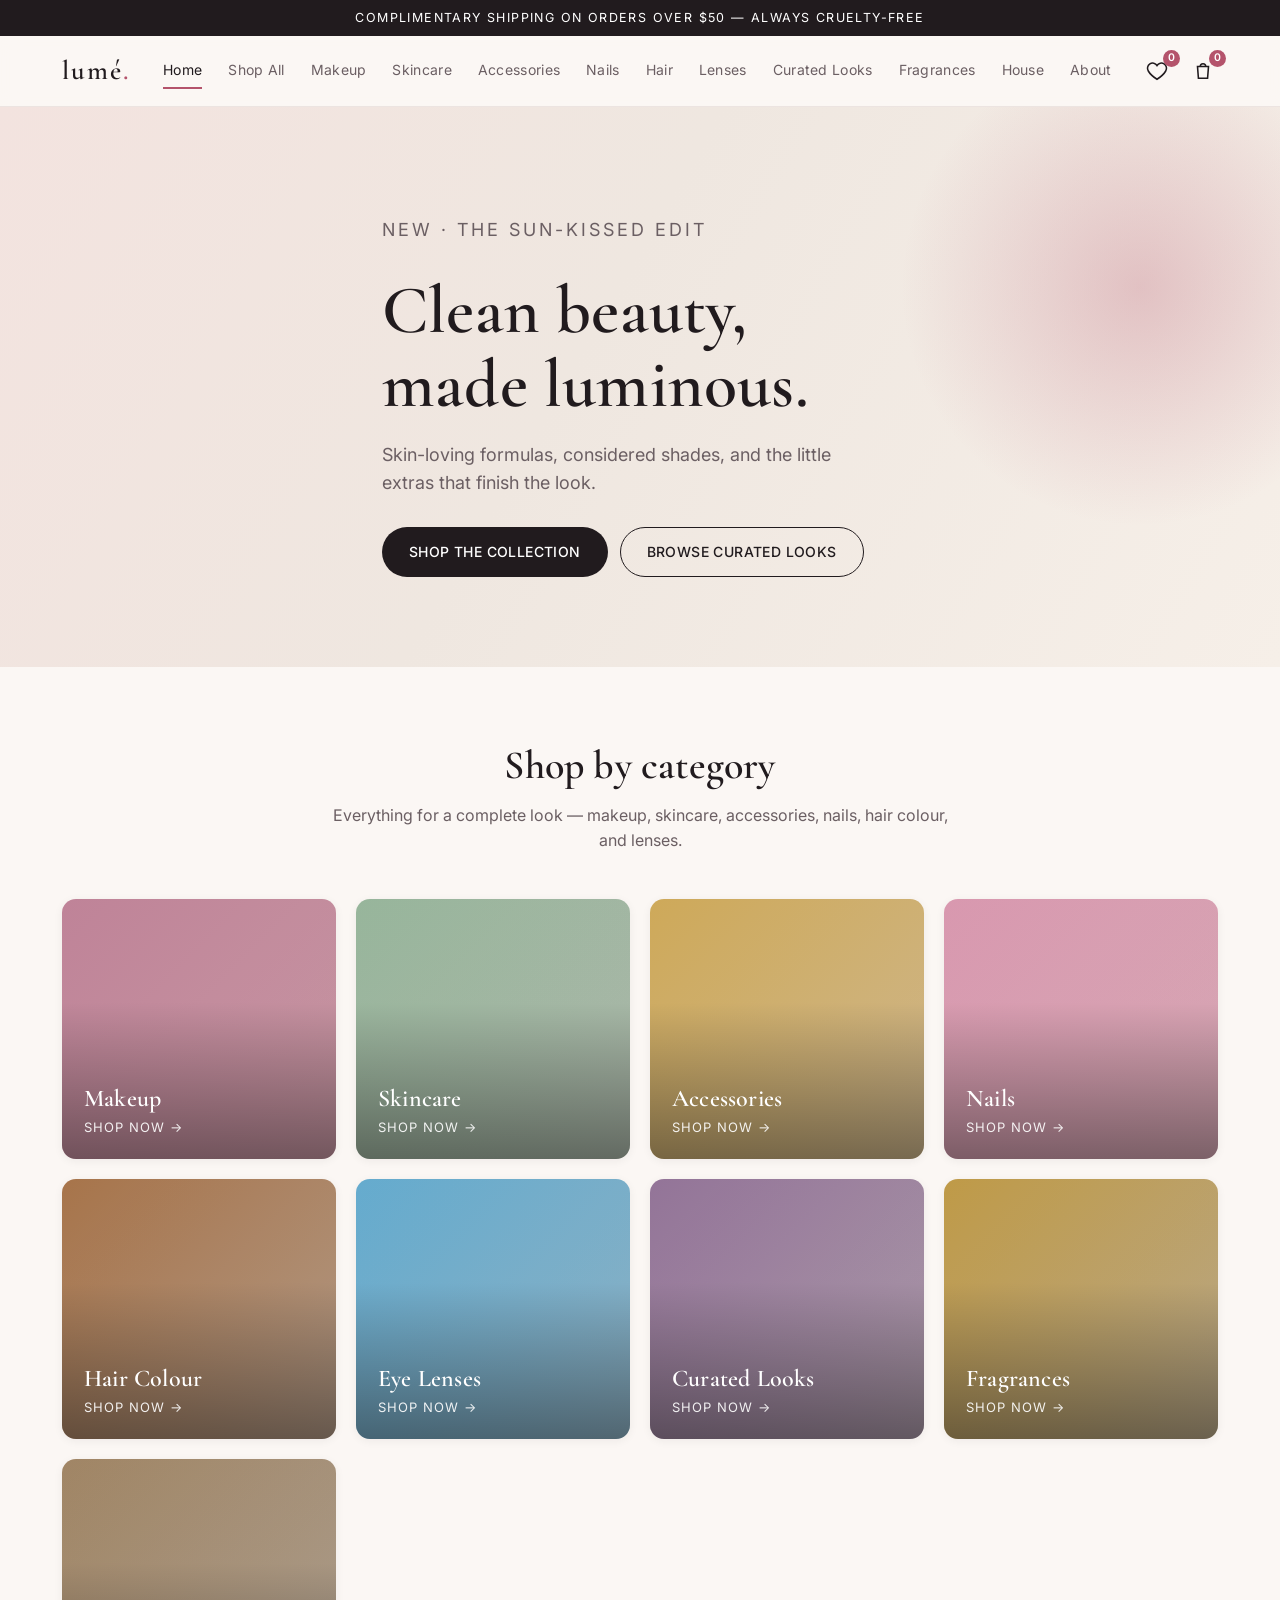
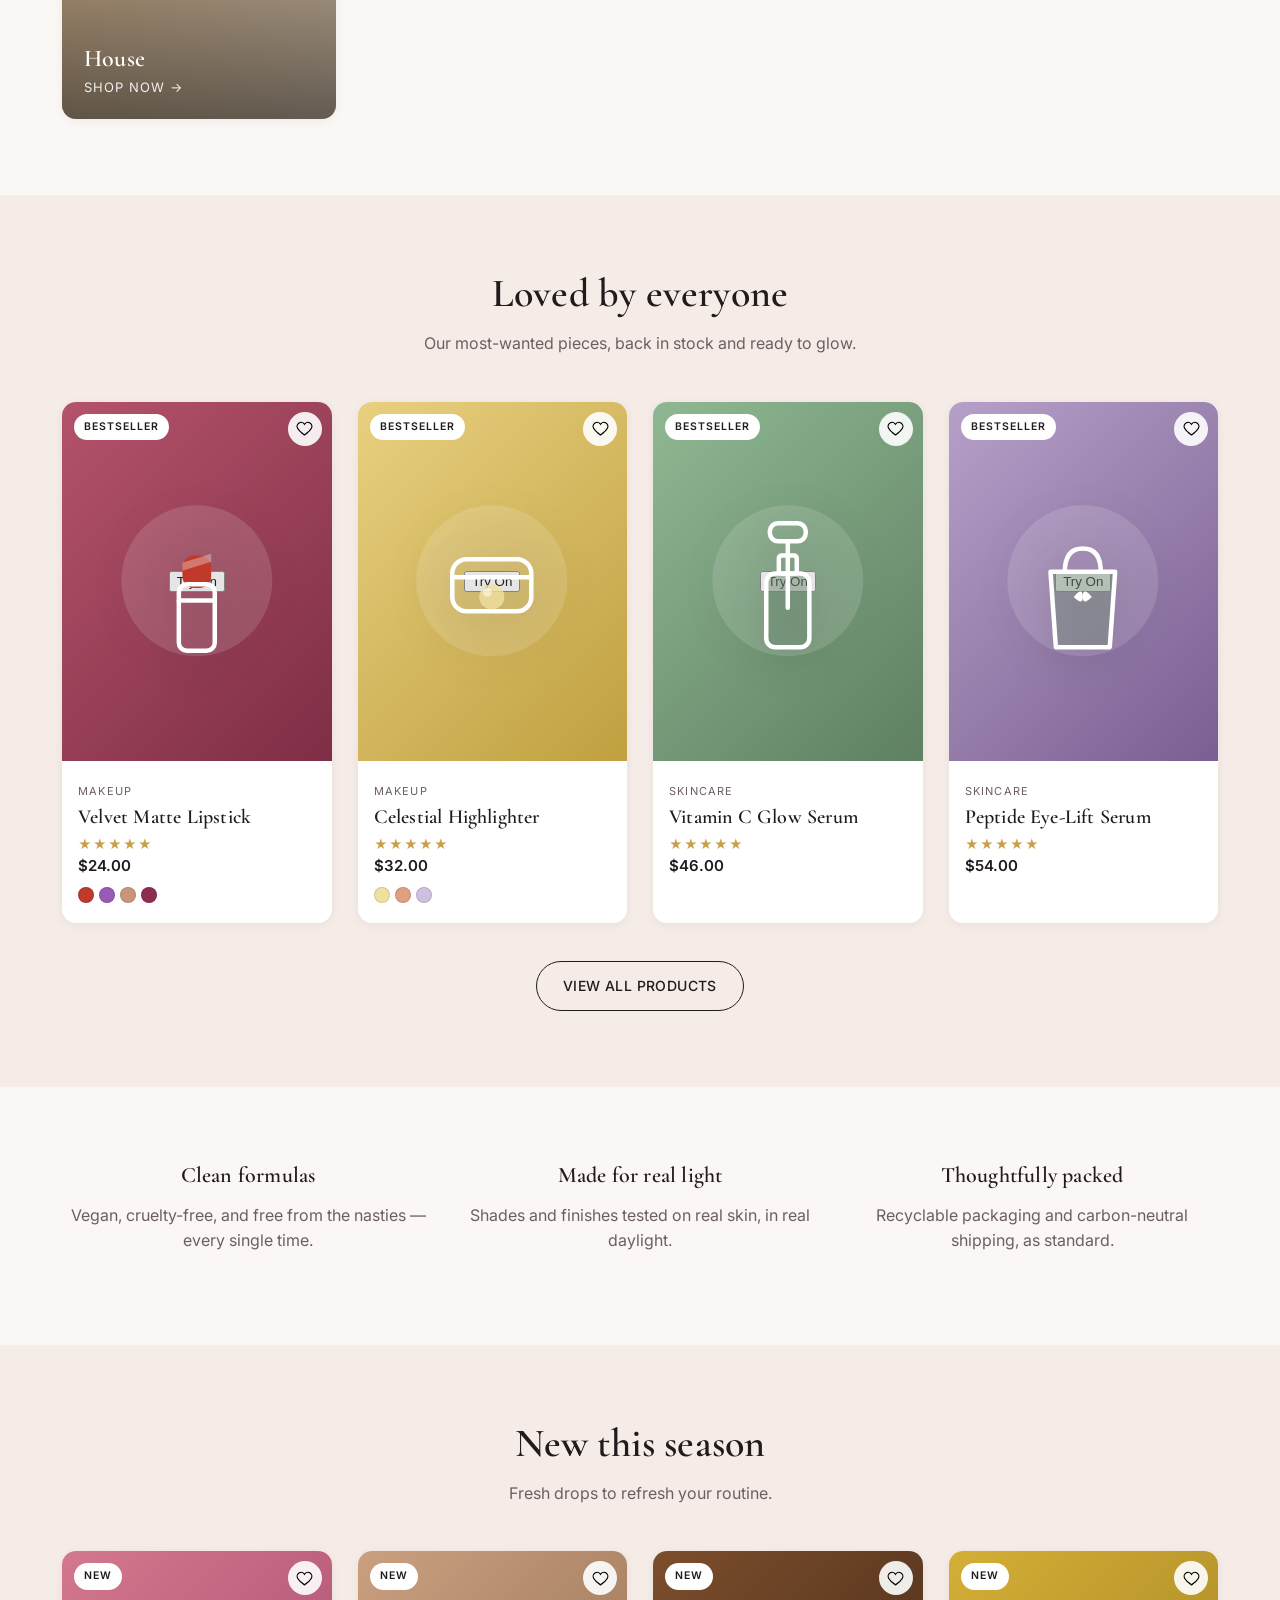
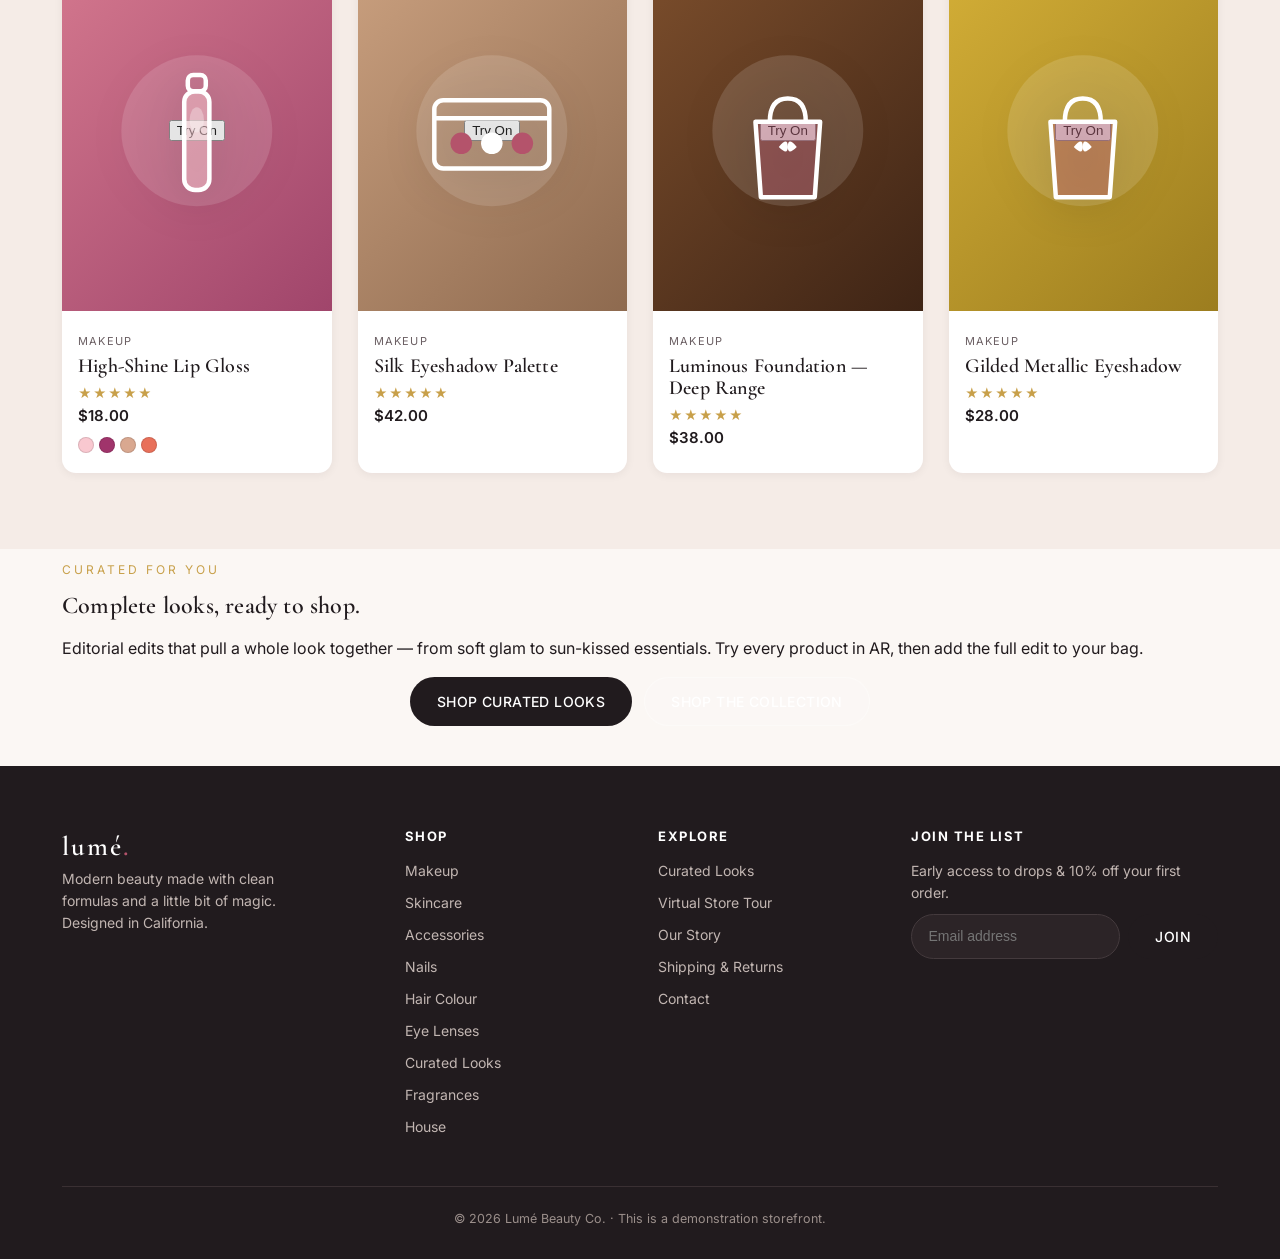
==== commit 7314cdb1: "feat: deploy full Web SDK try-on integration (product/cart/listing pages) Co-authored-by: Cursor <cu" ====
--- a/index.html
+++ b/index.html
@@ -79,8 +79,9 @@
 
   <script src="assets/js/data.js"></script>
   <script src="assets/js/store.js"></script>
+  <script src="assets/js/novagates.js?v=5"></script>
   <script src="assets/js/art.js"></script>
-  <script src="assets/js/ui.js"></script>
+  <script src="assets/js/ui.js?v=11"></script>
   <script src="assets/js/home.js"></script>
 </body>
 </html>
